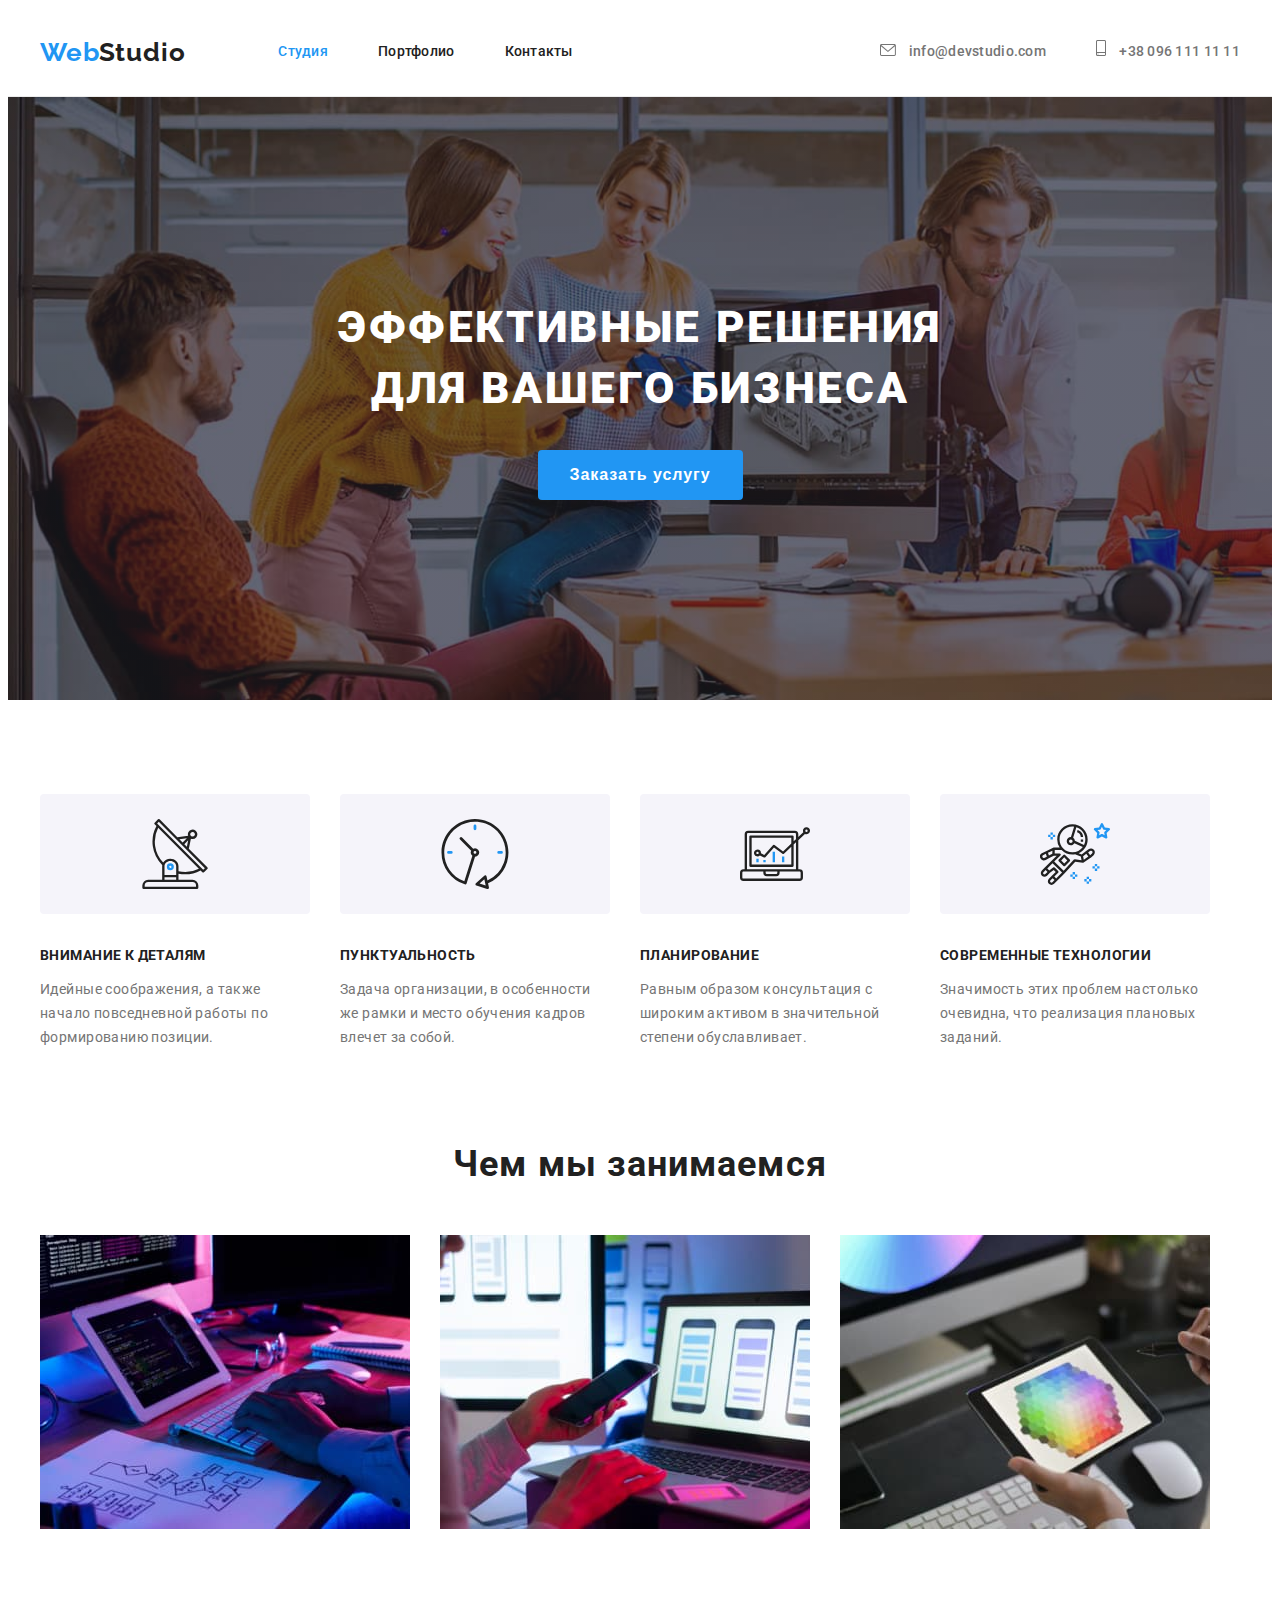
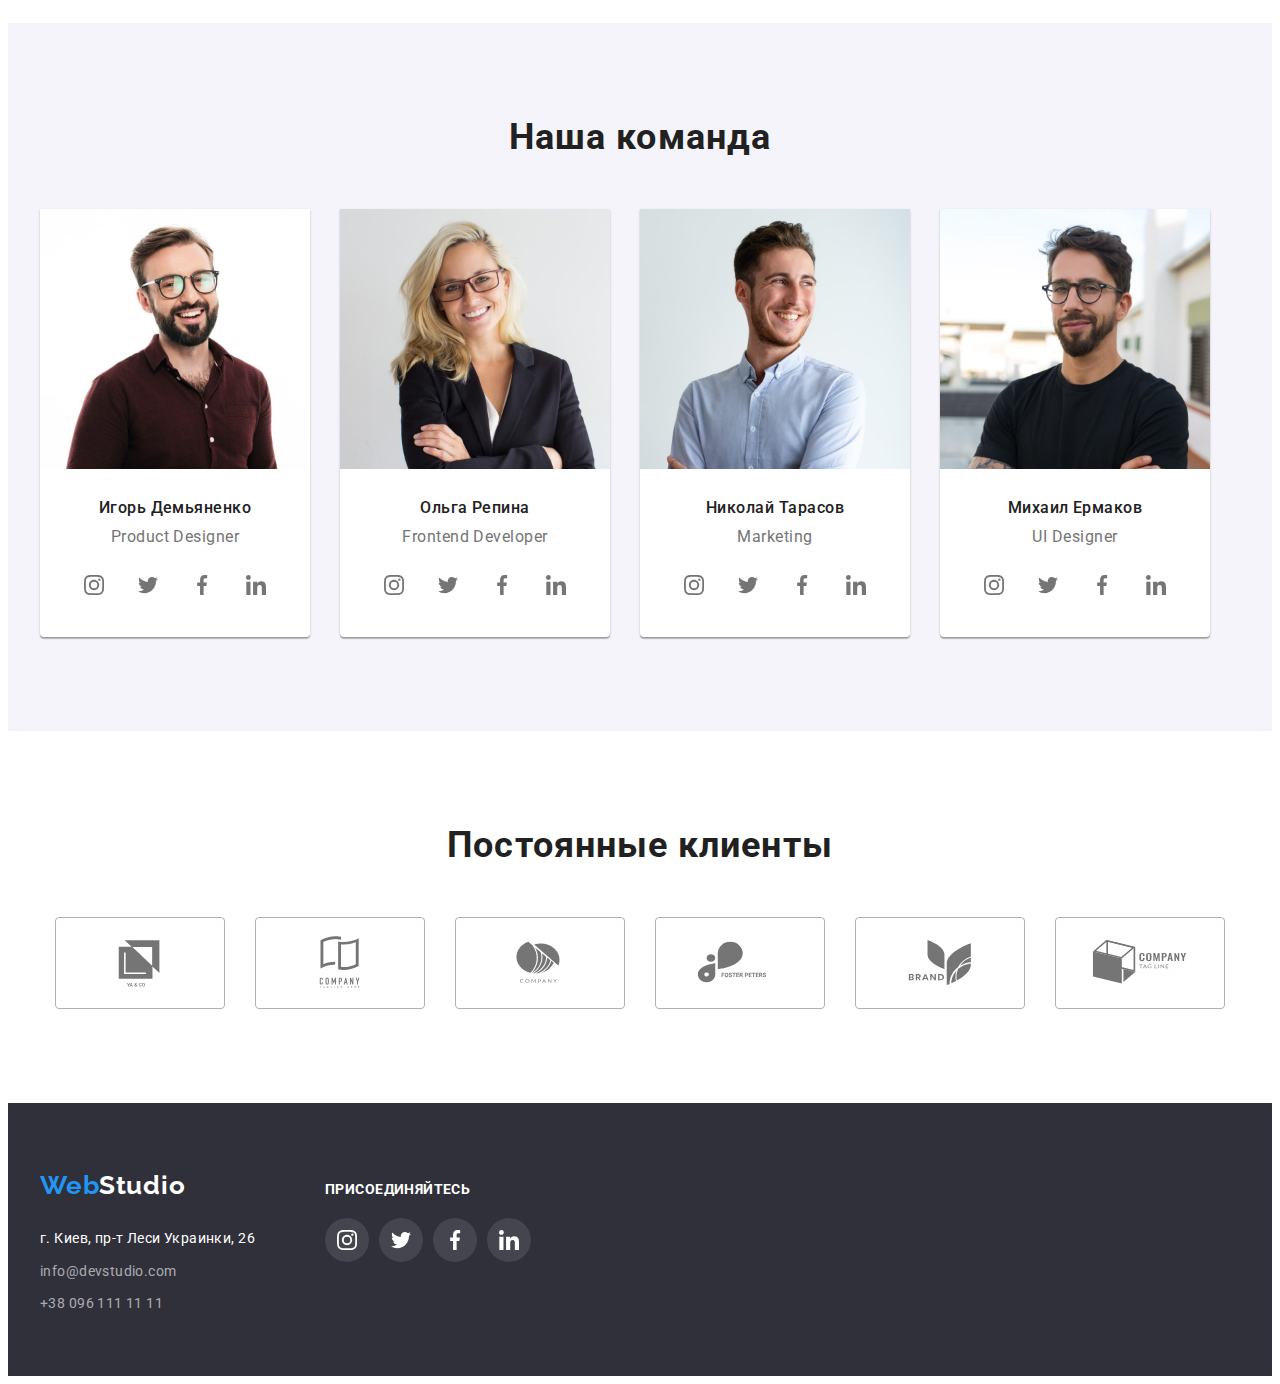
==== index.html @ 568bda75 "Начало работы" ====
<!DOCTYPE html>
<html lang="ru">
  <head>
    <meta charset="UTF-8" />
    <meta http-equiv="X-UA-Compatible" content="IE=edge" />
    <meta name="viewport" content="width=device-width, initial-scale=1.0" />
    <title>WebStudio</title>
    <link
      href="https://fonts.googleapis.com/css2?family=Montserrat:wght@400;700&family=Raleway:wght@700&family=Roboto:wght@400;500;700;900&display=swap"
      rel="stylesheet"
    />
    <link
      rel="stylesheet"
      href="https://cdnjs.cloudflare.com/ajax/libs/modern-normalize/1.1.0/modern-normalize.min.css"
      integrity="sha512-wpPYUAdjBVSE4KJnH1VR1HeZfpl1ub8YT/NKx4PuQ5NmX2tKuGu6U/JRp5y+Y8XG2tV+wKQpNHVUX03MfMFn9Q=="
      crossorigin="anonymous"
      referrerpolicy="no-referrer"
    />
    <link rel="stylesheet" href="./css/styles.css" />
  </head>
  <body>
    <!-- Шапка -->
    <header class="header-page">
      <div class="conteiner main-nav">
        <nav class="site-nav">
          <a href="./index.html" class="logo">
            <span class="first-name">Web</span>
            <span class="second-name">Studio</span>
          </a>
          <ul class="nav-text">
            <li class="item">
              <a href="./index.html" class="link current">Студия</a>
            </li>
            <li class="item">
              <a href="./portfolio.html" class="link">Портфолио</a>
            </li>
            <li class="item"><a href="" class="link">Контакты</a></li>
          </ul>
        </nav>
        <div>
          <ul class="contacts">
            <li class="item">
              <a
                href="mailto:info@devstudio.com"
                class="contacts-link icon-envelope"
              >
                <svg class="envelope">
                  <use href="./images/icons/icons.svg#icon-envelope"></use>
                </svg>
                info@devstudio.com</a
              >
            </li>
            <li class="item">
              <a href="tel:+380961111111" class="contacts-link icon-smartphone">
                <svg class="smartphone">
                  <use href="./images/icons/icons.svg#icon-smartphone"></use>
                </svg>
                +38 096 111 11 11</a
              >
            </li>
          </ul>
        </div>
      </div>
    </header>
    <main>
      <!--Контент-->
      <section class="hero">
        <div class="conteiner hero-page">
          <h1 class="hero-title">
            Эффективные решения <br />
            для вашего бизнеса
          </h1>
          <button type="button" class="hero-button">Заказать услугу</button>
        </div>
      </section>
      <section class="features-page">
        <div class="conteiner features-list">
          <h2 class="features visually-hidden">Преимущества</h2>
          <ul class="features-item">
            <li class="features-text">
              <div class="features-icon">
                <svg width="70px" height="70px">
                  <use href="./images/icons/icons.svg#icon-antenna"></use>
                </svg>
              </div>
              <h3 class="features-title">Внимание к деталям</h3>
              <p>
                Идейные соображения, а также начало повседневной работы по
                формированию позиции.
              </p>
            </li>
            <li class="features-text">
              <div class="features-icon">
                <svg width="70px" height="70px">
                  <use href="./images/icons/icons.svg#icon-clock"></use>
                </svg>
              </div>
              <h3 class="features-title">Пунктуальность</h3>
              <p>
                Задача организации, в особенности же рамки и место обучения
                кадров влечет за собой.
              </p>
            </li>
            <li class="features-text">
              <div class="features-icon">
                <svg width="70px" height="70px">
                  <use href="./images/icons/icons.svg#icon-diagram"></use>
                </svg>
              </div>
              <h3 class="features-title">Планирование</h3>
              <p>
                Равным образом консультация с широким активом в значительной
                степени обуславливает.
              </p>
            </li>
            <li class="features-text">
              <div class="features-icon">
                <svg width="70px" height="70px">
                  <use href="./images/icons/icons.svg#icon-astronaut"></use>
                </svg>
              </div>
              <h3 class="features-title">Современные технологии</h3>
              <p>
                Значимость этих проблем настолько очевидна, что реализация
                плановых заданий.
              </p>
            </li>
          </ul>
        </div>
      </section>
      <!--Чем мы занимаемся-->
      <section class="specialization-page">
        <div class="conteiner specialization-list">
          <h2 class="specialization">Чем мы занимаемся</h2>
          <div>
            <ul class="pictures">
              <li class="pictures-items">
                <img
                  src="images/img1.jpg"
                  alt="Разработка приложений"
                  width="370"
                />
              </li>
              <li class="pictures-items">
                <img
                  src="images/img2.jpg"
                  alt="Разработка приложений"
                  width="370"
                />
              </li>
              <li class="pictures-items">
                <img
                  src="images/img3.jpg"
                  alt="Разработка приложений"
                  width="370"
                />
              </li>
            </ul>
          </div>
        </div>
      </section>
      <!--Наша команда-->
      <section class="staff-list section">
        <div class="conteiner staff-page">
          <h2 class="staff">Наша команда</h2>
          <ul class="staff-items">
            <li class="list-of-staff">
              <img
                src="images/team/member1.jpg"
                alt="участник команды"
                width="270"
              />
              <div class="staff-content">
                <h3 class="staff-name">Игорь Демьяненко</h3>
                <p class="staff-position">Product Designer</p>
              </div>
              <ul class="staff-soc-list">
                <li class="staff-soc-item">
                  <a href="" class="staff-soc-link">
                    <svg class="staff-soc-icon" width="20" height="20">
                      <use href="./images/icons/icons.svg#icon-instagram"></use>
                    </svg>
                  </a>
                </li>
                <li class="staff-soc-item">
                  <a class="staff-soc-link" href="">
                    <svg class="staff-soc-icon" width="20" height="20">
                      <use href="./images/icons/icons.svg#icon-twitter"></use>
                    </svg>
                  </a>
                </li>
                <li class="staff-soc-item">
                  <a class="staff-soc-link" href="">
                    <svg class="staff-soc-icon" width="20" height="20">
                      <use href="./images/icons/icons.svg#icon-facebook"></use>
                    </svg>
                  </a>
                </li>
                <li class="staff-soc-item">
                  <a class="staff-soc-link" href="">
                    <svg class="staff-soc-icon" width="20" height="20">
                      <use href="./images/icons/icons.svg#icon-linkedin"></use>
                    </svg>
                  </a>
                </li>
              </ul>
            </li>

            <li class="list-of-staff">
              <img
                src="images/team/member4.jpg"
                alt="участник команды"
                width="270"
              />
              <div class="staff-content">
                <h3 class="staff-name">Ольга Репина</h3>
                <p class="staff-position">Frontend Developer</p>
              </div>
              <ul class="staff-soc-list">
                <li class="staff-soc-item">
                  <a href="" class="staff-soc-link">
                    <svg class="staff-soc-icon" width="20" height="20">
                      <use href="./images/icons/icons.svg#icon-instagram"></use>
                    </svg>
                  </a>
                </li>
                <li class="staff-soc-item">
                  <a class="staff-soc-link" href="">
                    <svg class="staff-soc-icon" width="20" height="20">
                      <use href="./images/icons/icons.svg#icon-twitter"></use>
                    </svg>
                  </a>
                </li>
                <li class="staff-soc-item">
                  <a class="staff-soc-link" href="">
                    <svg class="staff-soc-icon" width="20" height="20">
                      <use href="./images/icons/icons.svg#icon-facebook"></use>
                    </svg>
                  </a>
                </li>
                <li class="staff-soc-item">
                  <a class="staff-soc-link" href="">
                    <svg class="staff-soc-icon" width="20" height="20">
                      <use href="./images/icons/icons.svg#icon-linkedin"></use>
                    </svg>
                  </a>
                </li>
              </ul>
            </li>
            <li class="list-of-staff">
              <img
                src="images/team/member3.jpg"
                alt="участник команды"
                width="270"
              />
              <div class="staff-content">
                <h3 class="staff-name">Николай Тарасов</h3>
                <p class="staff-position">Marketing</p>
              </div>
              <ul class="staff-soc-list">
                <li class="staff-soc-item">
                  <a href="" class="staff-soc-link">
                    <svg class="staff-soc-icon" width="20" height="20">
                      <use href="./images/icons/icons.svg#icon-instagram"></use>
                    </svg>
                  </a>
                </li>
                <li class="staff-soc-item">
                  <a class="staff-soc-link" href="">
                    <svg class="staff-soc-icon" width="20" height="20">
                      <use href="./images/icons/icons.svg#icon-twitter"></use>
                    </svg>
                  </a>
                </li>
                <li class="staff-soc-item">
                  <a class="staff-soc-link" href="">
                    <svg class="staff-soc-icon" width="20" height="20">
                      <use href="./images/icons/icons.svg#icon-facebook"></use>
                    </svg>
                  </a>
                </li>
                <li class="staff-soc-item">
                  <a class="staff-soc-link" href="">
                    <svg class="staff-soc-icon" width="20" height="20">
                      <use href="./images/icons/icons.svg#icon-linkedin"></use>
                    </svg>
                  </a>
                </li>
              </ul>
            </li>
            <li class="list-of-staff">
              <img
                src="images/team/member2.jpg"
                alt="участник команды"
                width="270"
              />
              <div class="staff-content">
                <h3 class="staff-name">Михаил Ермаков</h3>
                <p class="staff-position">UI Designer</p>
              </div>
              <ul class="staff-soc-list">
                <li class="staff-soc-item">
                  <a href="" class="staff-soc-link">
                    <svg class="staff-soc-icon" width="20" height="20">
                      <use href="./images/icons/icons.svg#icon-instagram"></use>
                    </svg>
                  </a>
                </li>
                <li class="staff-soc-item">
                  <a class="staff-soc-link" href="">
                    <svg class="staff-soc-icon" width="20" height="20">
                      <use href="./images/icons/icons.svg#icon-twitter"></use>
                    </svg>
                  </a>
                </li>
                <li class="staff-soc-item">
                  <a class="staff-soc-link" href="">
                    <svg class="staff-soc-icon" width="20" height="20">
                      <use href="./images/icons/icons.svg#icon-facebook"></use>
                    </svg>
                  </a>
                </li>
                <li class="staff-soc-item">
                  <a class="staff-soc-link" href="">
                    <svg class="staff-soc-icon" width="20" height="20">
                      <use href="./images/icons/icons.svg#icon-linkedin"></use>
                    </svg>
                  </a>
                </li>
              </ul>
            </li>
          </ul>
        </div>
      </section>
      <!-- Постоянные клиенты -->
      <section class="section clients">
        <div class="conteiner">
          <h2 class="clients-title">Постоянные клиенты</h2>
          <ul class="clients-icon">
            <li class="icon-item">
              <a href="" class="client-link" rel="noopener noreferrer">
                <svg class="logo" width="106" height="60">
                  <use href="./images/icons/icons.svg#icon-Logo"></use>
                </svg>
              </a>
            </li>
            <li class="icon-item">
              <a href="" class="client-link" rel="noopener noreferrer">
                <svg class="logo" width="106" height="60">
                  <use href="./images/icons/icons.svg#icon-Logo-1"></use>
                </svg>
              </a>
            </li>
            <li class="icon-item">
              <a href="" class="client-link" rel="noopener noreferrer">
                <svg class="logo" width="106" height="60">
                  <use href="./images/icons/icons.svg#icon-Logo-2"></use>
                </svg>
              </a>
            </li>
            <li class="icon-item">
              <a href="" class="client-link" rel="noopener noreferrer">
                <svg class="logo" width="106" height="60">
                  <use href="./images/icons/icons.svg#icon-Logo-3"></use>
                </svg>
              </a>
            </li>
            <li class="icon-item">
              <a href="" class="client-link" rel="noopener noreferrer">
                <svg class="logo" width="106" height="60">
                  <use href="./images/icons/icons.svg#icon-Logo-4"></use>
                </svg>
              </a>
            </li>
            <li class="icon-item">
              <a href="" class="client-link" rel="noopener noreferrer">
                <svg class="logo" width="106" height="60">
                  <use href="./images/icons/icons.svg#icon-Logo-5"></use>
                </svg>
              </a>
            </li>
          </ul>
        </div>
      </section>
    </main>

    <footer class="bottom-of-page">
      <div class="conteiner footer-page">
        <div class="footer-page-item">
          <a href="./index.html" class="footer-logo">
            <span class="first-name">Web</span>
            <span class="second-white-name">Studio</span>
          </a>
          <address class="footer-address">
            <ul>
              <li class="footer-link">
                <a
                  href="https://goo.gl/maps/RnnbkNrS6wdJZtrh9"
                  class="map-link"
                  target="_blank"
                  rel="noopener nofollow noreferrer"
                  >г. Киев, пр-т Леси Украинки, 26</a
                >
              </li>
              <li class="footer-link">
                <a href="mailto:info@devstudio.com" class="contacts-link-fut"
                  >info@devstudio.com</a
                >
              </li>
              <li class="footer-link">
                <a href="tel:+380961111111" class="contacts-link-fut"
                  >+38 096 111 11 11</a
                >
              </li>
            </ul>
          </address>
        </div>
        <div class="footer-page-item">
          <h3 class="join">присоединяйтесь</h3>
          <ul class="footer-soc-list">
            <li class="footer-soc-item">
              <a href="" class="footer-soc-link">
                <svg class="footer-soc-icon" width="20" height="20">
                  <use href="./images/icons/icons.svg#icon-instagram"></use>
                </svg>
              </a>
            </li>
            <li class="footer-soc-item">
              <a class="footer-soc-link" href="">
                <svg class="footer-soc-icon" width="20" height="20">
                  <use href="./images/icons/icons.svg#icon-twitter"></use>
                </svg>
              </a>
            </li>
            <li class="footer-soc-item">
              <a class="footer-soc-link" href="">
                <svg class="footer-soc-icon" width="20" height="20">
                  <use href="./images/icons/icons.svg#icon-facebook"></use>
                </svg>
              </a>
            </li>
            <li class="footer-soc-item">
              <a class="footer-soc-link" href="">
                <svg class="footer-soc-icon" width="20" height="20">
                  <use href="./images/icons/icons.svg#icon-linkedin"></use>
                </svg>
              </a>
            </li>
          </ul>
        </div>
      </div>
    </footer>
  </body>
</html>
---- css/styles.css ----
/* ---ТИПОГРАФИЯ--- */
/* вторичный цвет текста, заголовки color: #212121;  --secondary-text-color: #212121;*/
/* цвет контактов футере color:  --secondary-contacts-color: rgba(255, 255, 255, 0.6); */
/* основной цвет текста (параграфы) color:#757575  --primary-text-color--*/
/* цвет  текста при ховер color: --accent-color-text: #2196F3; */

/* ---ЦВЕТОГРАФИЯ--- */
/* цет секции герой и футер background:  --background-secondery-color: #2F303A; */
/* основной цвет на странице студии и портфолио background:  --primari-bacground-color: #ffffff; */
/* цвет секции с работниками background: ---bacground-staff-color: #F5F4FA; */
/* цвет кнопки при hover: --bacground-hover-button:#188ce8; */
/* цвет рамки хедера --bordter-color: #ececec; */

/* ---ГЕОМЕТРИЯ--- */
/* отступы между карточками портфолио: --card-gap: 20px; */
/* рамка карточек в портфолио : --border-portfolio: 1px solid rgba(238, 238, 238, 1); */
:root {
  --primary-text-color: #757575;
  --primari-bacground-color: #ffffff;
  --background-secondery-color: #2f303a;
  --bacground-staff-color: #f5f4fa;
  --accent-color-text: #2196f3;
  --secondary-text-color: #212121;
  --secondary-contacts-color: rgba(255, 255, 255, 0.6);
  --bacground-hover-button: #188ce8;
  --border-color: #ececec;
  --card-gap: 30px;
  --border-portfolio: 1px solid rgba(238, 238, 238, 1);
}

body {
  font-family: Roboto, sans-serif;
  font-weight: 400;
  font-size: 14px;
  letter-spacing: 0.03em;

  background-color: var(--primari-bacground-color);
  color: var(--primary-text-color);
}

a {
  font-style: normal;
  text-decoration: none;
}
h1,
h2,
h3,
h4,
h5,
h6 {
  margin-top: 0px;
  margin-bottom: 0px;
}
p {
  margin-top: 0px;
  margin-bottom: 0px;
}
ul {
  list-style: none;
  padding-left: 0px;
  margin-top: 0px;
  margin-bottom: 0px;
}
img {
  display: block;
  max-width: 100%;
  height: auto;
}

.section {
  padding-top: 94px;
  padding-bottom: 94px;
}

/* ----HEADER---- */
/* логотип */

.first-name,
.second-name,
.second-white-name {
  font-family: "Raleway";
  font-weight: 700;
  font-size: 26px;
  line-height: 1.7;
  letter-spacing: 0.03em;

  width: 145px;
}

.first-name {
  color: #2196f3;
  margin-right: -4px;
}
.second-name {
  color: var(--secondary-text-color);
}
.second-white-name {
  color: var(--primari-bacground-color);
}

/* ссылки на страницы */
.link {
  color: var(--secondary-text-color);
}
.site-nav,
.link:hover,
.site-nav,
.link:focus {
  color: var(--accent-color-text);
}

.site-nav .link.current {
  color: var(--accent-color-text);
}
.site-nav,
.contacts {
  font-weight: 500;
  font-size: 14px;
  line-height: 1.7;
  letter-spacing: 0.02em;
}

/* ссылки на контакты */
.contacts-link,
.contacts-link-fut,
.map-link {
  line-height: 1.7;
  list-style: none;
}
.contacts-link {
  color: var(--primary-text-color);
}

.contacts-link-fut {
  color: var(--secondary-contacts-color);
}

.contacts-link:hover {
  color: var(--accent-color-text);
}
.contacts-link:focus {
  color: var(--accent-color-text);
}
.contacts-link-fut:hover,
.contacts-link-fut:focus {
  color: var(--accent-color-text);
}

.map-link {
  color: var(--primari-bacground-color);
}
.map-link:hover,
.map-link:focus {
  color: var(--accent-color-text);
}

.conteiner {
  width: 1200px;
  padding-right: 15px;
  padding-left: 15px;
  margin-right: auto;
  margin-left: auto;
}
.main-nav {
  display: flex;
  align-items: center;
}
.header-page {
  border-bottom: 1px solid var(--border-color);
  /* фиксация хедера при прокрутке */
  /* position: fixed;
  top: 0;
  z-index: 100;
  width: 100%;
  background-color: white; */
}
.site-nav {
  display: flex;
  align-items: center;
  margin-right: auto;
}
.nav-text {
  display: flex;
  padding-left: 0;
  margin-left: 93px;
}

.nav-text .item + .item {
  margin-left: 50px;
}
/* .nav-text .item:not(:last-child) {
    margin-right : 50px;
} */

.item .link {
  display: block;
  padding-top: 32px;
  padding-bottom: 32px;
}
/* .contacts-link {
  display: block;
  padding-top: 32px;
    padding-bottom: 32px;
} */
.contacts {
  display: flex;
  padding-left: 0px;
}
.contacts .item + .item {
  margin-left: 50px;
}
/* --ICON-HEADER-- */
.envelope {
  width: 16px;
  height: 12px;
  margin-right: 10px;
  fill: var(--primary-text-color);
}

.smartphone {
  width: 10px;
  height: 16px;
  margin-right: 10px;
  fill: var(--primary-text-color);
}

.icon-envelope:hover .envelope,
.icon-envelope:focus .envelope {
  fill: var(--accent-color-text);
}

.icon-smartphone:hover .smartphone,
.icon-smartphone:focus .smartphone {
  fill: var(--accent-color-text);
}

/* ----HERO---- */
.hero {
  text-align: center;
  background-color: var(--background-secondery-color);
  padding-top: 200px;
  padding-bottom: 200px;
}

.hero-title {
  margin-bottom: 30px;

  font-weight: 900;
  font-size: 44px;
  line-height: 1.4;
  text-align: center;
  letter-spacing: 0.06em;
  text-transform: uppercase;

  color: var(--primari-bacground-color);
}
.hero-button {
  padding-top: 10px;
  padding-right: 32px;
  padding-bottom: 10px;
  padding-left: 32px;
  border-radius: 4px;
  border: none;
  font-weight: 700;
  font-size: 16px;
  line-height: 1.9;
  letter-spacing: 0.06em;
  background-color: var(--accent-color-text);
  color: var(--primari-bacground-color);
  cursor: pointer;
}
.hero-button:hover,
.hero-button:focus {
  background-color: var(--bacground-hover-button);
}
.hero {
  max-width: 1600px;
  margin-right: auto;
  margin-left: auto;
  background-repeat: no-repeat;
  background-image: linear-gradient(
      to right,
      rgba(47, 48, 58, 0.4),
      rgba(47, 48, 58, 0.4)
    ),
    url(../images/background-image/hero-bg.jpg);
  background-size: cover;
}

/*  CONTEINER-FEATURES */
.features-page {
  padding-top: 94px;
  padding-bottom: 94px;
}
.visually-hidden {
  position: absolute;
  width: 1px;
  height: 1px;
  margin: -1px;
  border: 0;
  padding: 0;
  white-space: nowrap;
  clip-path: inset(100%);
  clip: rect(0 0 0 0);
  overflow: hidden;
}
.features-item {
  display: flex;
  line-height: 1.7;
}

.features-text {
  width: 270px;
}
.features-text:not(:last-child) {
  margin-right: 30px;
}

.features-title {
  margin-bottom: 10px;

  font-weight: 700;
  font-size: 14px;
  line-height: 1.7;
  letter-spacing: 0.03em;
  text-transform: uppercase;

  color: var(--secondary-text-color);
}

/* --FEATURES-ICON */

.features-icon {
  width: 270px;
  height: 120px;
  margin-bottom: 30px;
  display: inline-flex;
  justify-content: center;
  align-items: center;
  background: #f5f4fa;
  border-radius: 4px;
}

/*  ---MAIN--- */
.specialization {
  margin-bottom: 50px;
}

.specialization-page {
  padding-bottom: 94px;
}

.pictures {
  display: flex;
}
.pictures-items:not(:last-child) {
  margin-right: 30px;
}

.features,
.specialization,
.staff,
.clients-title {
  font-weight: 700;
  font-size: 36px;
  line-height: 1.16;
  text-align: center;
  letter-spacing: 0.03em;

  color: #212121;
}
/* ---STAFF--- */

.staff-items {
  display: flex;
}
/* .staff-items > .list-of-staff {
 
} */
.list-of-staff:not(:last-child) {
  margin-right: 30px;
}
.list-of-staff {
  /* border-right: 1px solid var(--borter-color);
  border-bottom: 1px solid var(--borter-color);
  border-left: 1px solid var(--borter-color);
  border-bottom-right-radius: 4px;
  border-bottom-left-radius: 4px; */
  box-shadow: 0px 1px 3px rgba(0, 0, 0, 0.12), 0px 1px 1px rgba(0, 0, 0, 0.14),
    0px 2px 1px rgba(0, 0, 0, 0.2);
  border-radius: 0px 0px 4px 4px;
  background: var(--primari-bacground-color);
}
.staff {
  margin-bottom: 50px;
}
.staff-name {
  margin-bottom: 10px;

  font-weight: 500;
  font-size: 16px;
  line-height: 1.18;
  text-align: center;
  letter-spacing: 0.03em;

  color: #212121;
}
.staff-position {
  font-size: 16px;
  line-height: 1.18;
  text-align: center;
  letter-spacing: 0.03em;
}

.staff-content {
  padding-top: 30px;
  margin-bottom: 16px;
}

.staff-list {
  background: var(--bacground-staff-color);
}

.staff-soc-list {
  display: flex;
  justify-content: center;
  padding-bottom: 30px;
}

.staff-soc-item + .staff-soc-item {
  margin-left: 10px;
}

.staff-soc-link {
  width: 44px;
  height: 44px;
  background-color: #ffffff;
  border-radius: 50%;
  display: flex;
  justify-content: center;
  align-items: center;
  color: var(--primary-text-color);
}

.staff-soc-icon {
  fill: currentColor;
}

.staff-soc-link:hover,
.staff-soc-link:focus {
  background-color: var(--accent-color-text);
  color: var(--primari-bacground-color);
}

/* --CLIENTS-- */

.clients-icon {
  display: flex;
  justify-content: center;
}

.clients-title {
  margin-bottom: 50px;
}

.icon-item + .icon-item {
  margin-left: 30px;
}
.client-link {
  width: 170px;
  height: 92px;
  background-color: #ffffff;
  border-radius: 4px;
  box-sizing: border-box;
  border: 1px solid #afb1b8;
  display: flex;
  justify-content: center;
  align-items: center;
  color: var(--primary-text-color);
}
.logo {
  fill: currentColor;
}
.client-link:hover,
.client-link:focus {
  color: var(--accent-color-text);
  border-radius: 4px;
  box-sizing: border-box;
  border: 1px solid var(--accent-color-text);
}

/* ---FOOTER--- */

.footer-logo {
  display: block;
  margin-bottom: 20px;
}

.footer-link:not(:last-child) {
  margin-bottom: 9px;
}

.bottom-of-page {
  padding-top: 60px;
  padding-bottom: 60px;
  background-color: var(--background-secondery-color);
}


/* --FOOTER-ICON-- */
.footer-page {
  display: flex;
  align-items: baseline;
}

.footer-page-item + .footer-page-item {
  margin-left: 70px;
}
.join {
  margin-bottom: 20px;

  font-size: 14px;
  line-height: 1.14;
  letter-spacing: 0.03em;
  text-transform: uppercase;

  color: var(--primari-bacground-color);
}

.footer-soc-list {
  display: flex;
  justify-content: center;
  padding-bottom: 30px;
}

.footer-soc-item + .footer-soc-item {
  margin-left: 10px;
}

.footer-soc-link {
  width: 44px;
  height: 44px;
  background-color: rgba(255, 255, 255, 0.1);
  border-radius: 50%;
  display: flex;
  justify-content: center;
  align-items: center;
  color: var(--primari-bacground-color);
}

.footer-soc-icon {
  fill: currentColor;
}

.footer-soc-link:hover,
.footer-soc-link:focus {
  background-color: var(--accent-color-text);
  color: var(--primari-bacground-color);
}
/* ---PORTFOLIO--- */
.filter-page {
  padding-top: 94px;
  padding-bottom: 94px;
}
.filter-list {
  display: flex;
  justify-content: center;
}
.version + .version {
  margin-left: 8px;
}

.filter-items {
  padding: 6px 22px;
  border-radius: 4px;
  border: none;
  font-family: "Roboto";
  font-style: normal;
  font-weight: 500;
  font-size: 16px;
  line-height: 1.6;
  cursor: pointer;
  letter-spacing: 00.03em;
  text-align: center;
  color: var(--secondary-text-color);
  background-color: var(--bacground-staff-color);
}

.filter-items:hover,
.filter-items:focus {
  color: var(--primari-bacground-color);
  background-color: var(--accent-color-text);
  box-shadow: 0px 3px 1px rgba(0, 0, 0, 0.1), 0px 1px 2px rgba(0, 0, 0, 0.08), 0px 2px 2px rgba(0, 0, 0, 0.12);
}
.filter-name {
  margin-bottom: 4px;

  font-weight: 700;
  font-size: 18px;
  line-height: 2;
  letter-spacing: 0.06em;

  color: var(--secondary-text-color);
}
.filter-text {
  font-size: 16px;
  line-height: 1.8;
  letter-spacing: 0.03em;

  color: var(--primary-text-color);
}
.filter-list {
  margin-bottom: 50px;
}
.filter-card {
  display: flex;
  flex-wrap: wrap;
  margin-top: calc(-1 * var(--card-gap));
  margin-left: calc(-1 * var(--card-gap));
}
.filter-card > .card-item {
  flex-basis: calc(100% / 3 - var(--card-gap));
  margin-top: var(--card-gap);
  margin-left: var(--card-gap);
}

.card-descripcion {
  padding: 20px 24px;
  border-right: var(--border-portfolio);
  border-bottom: var(--border-portfolio);
  border-left: var(--border-portfolio);
}
.card-item:hover,
.card-item:focus {
  box-shadow: 0px 1px 1px rgba(0, 0, 0, 0.12), 0px 4px 4px rgba(0, 0, 0, 0.06),
    1px 4px 6px rgba(0, 0, 0, 0.16);
}
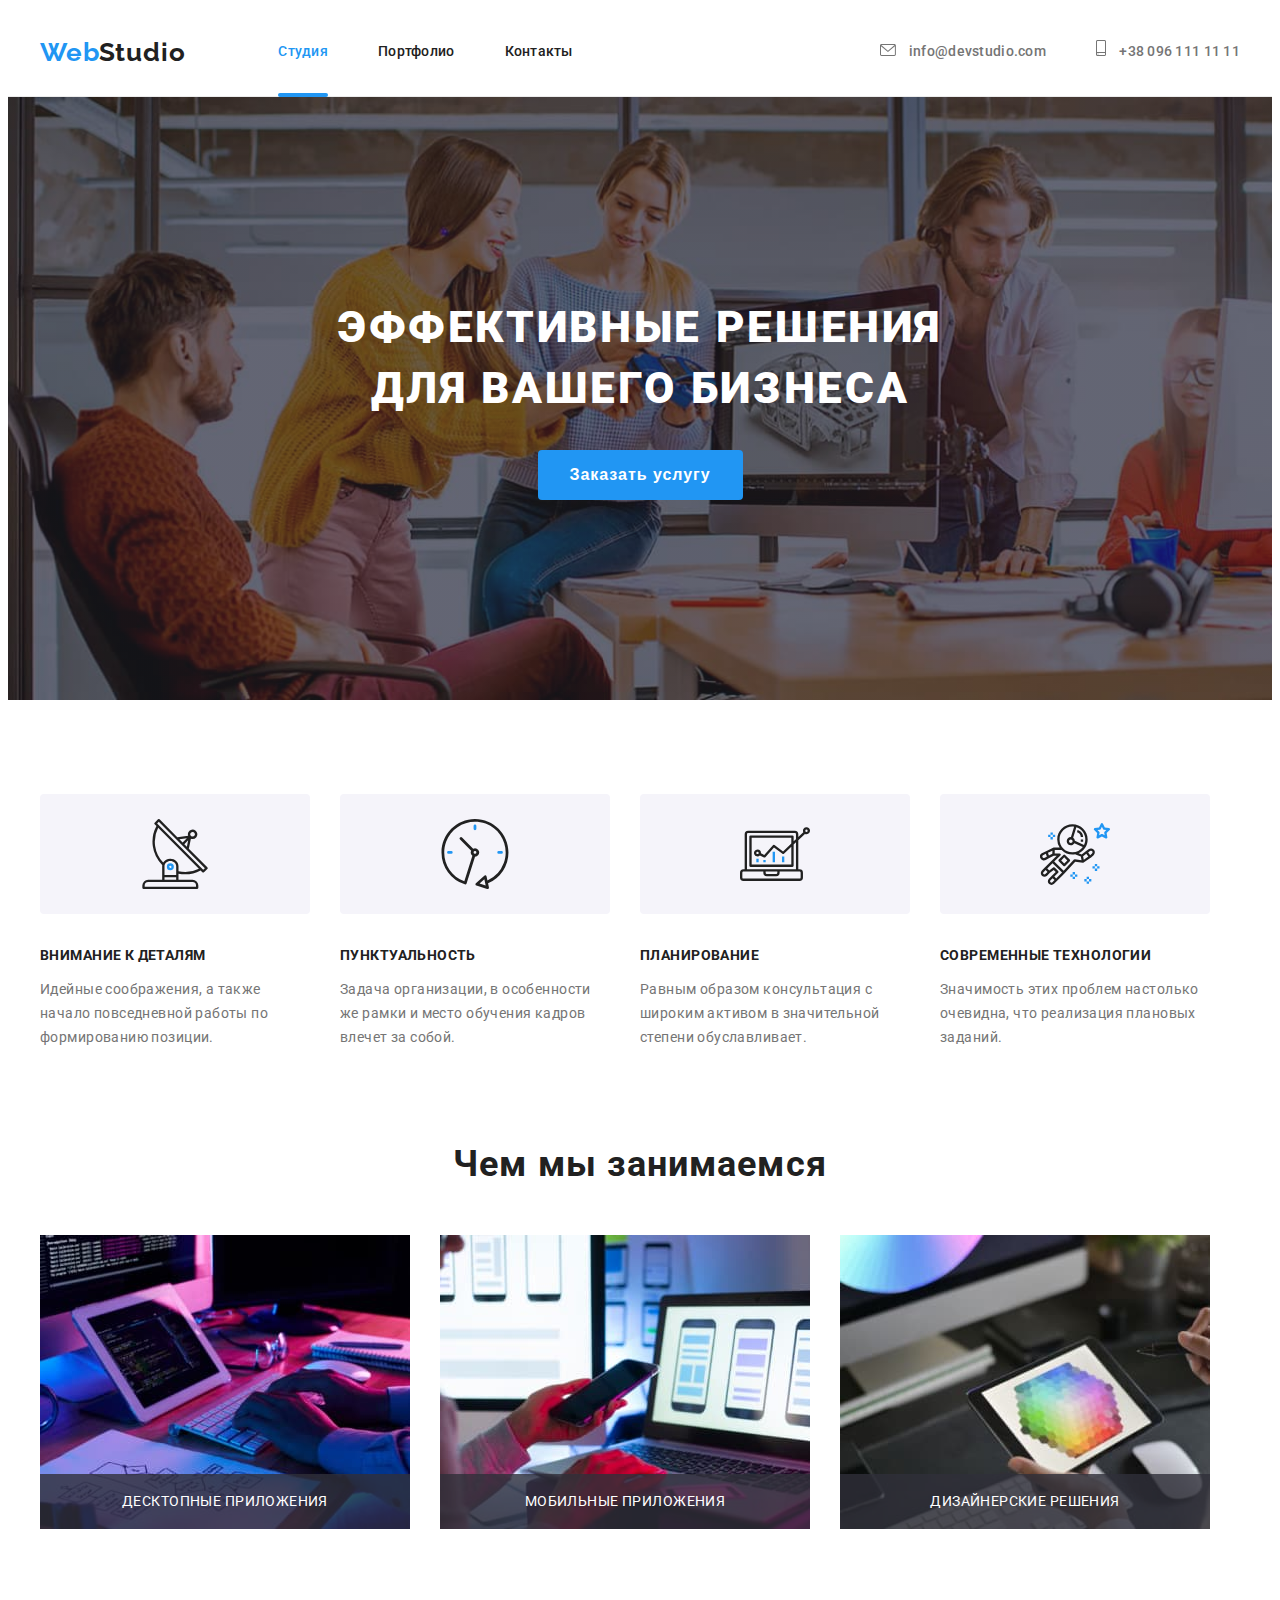
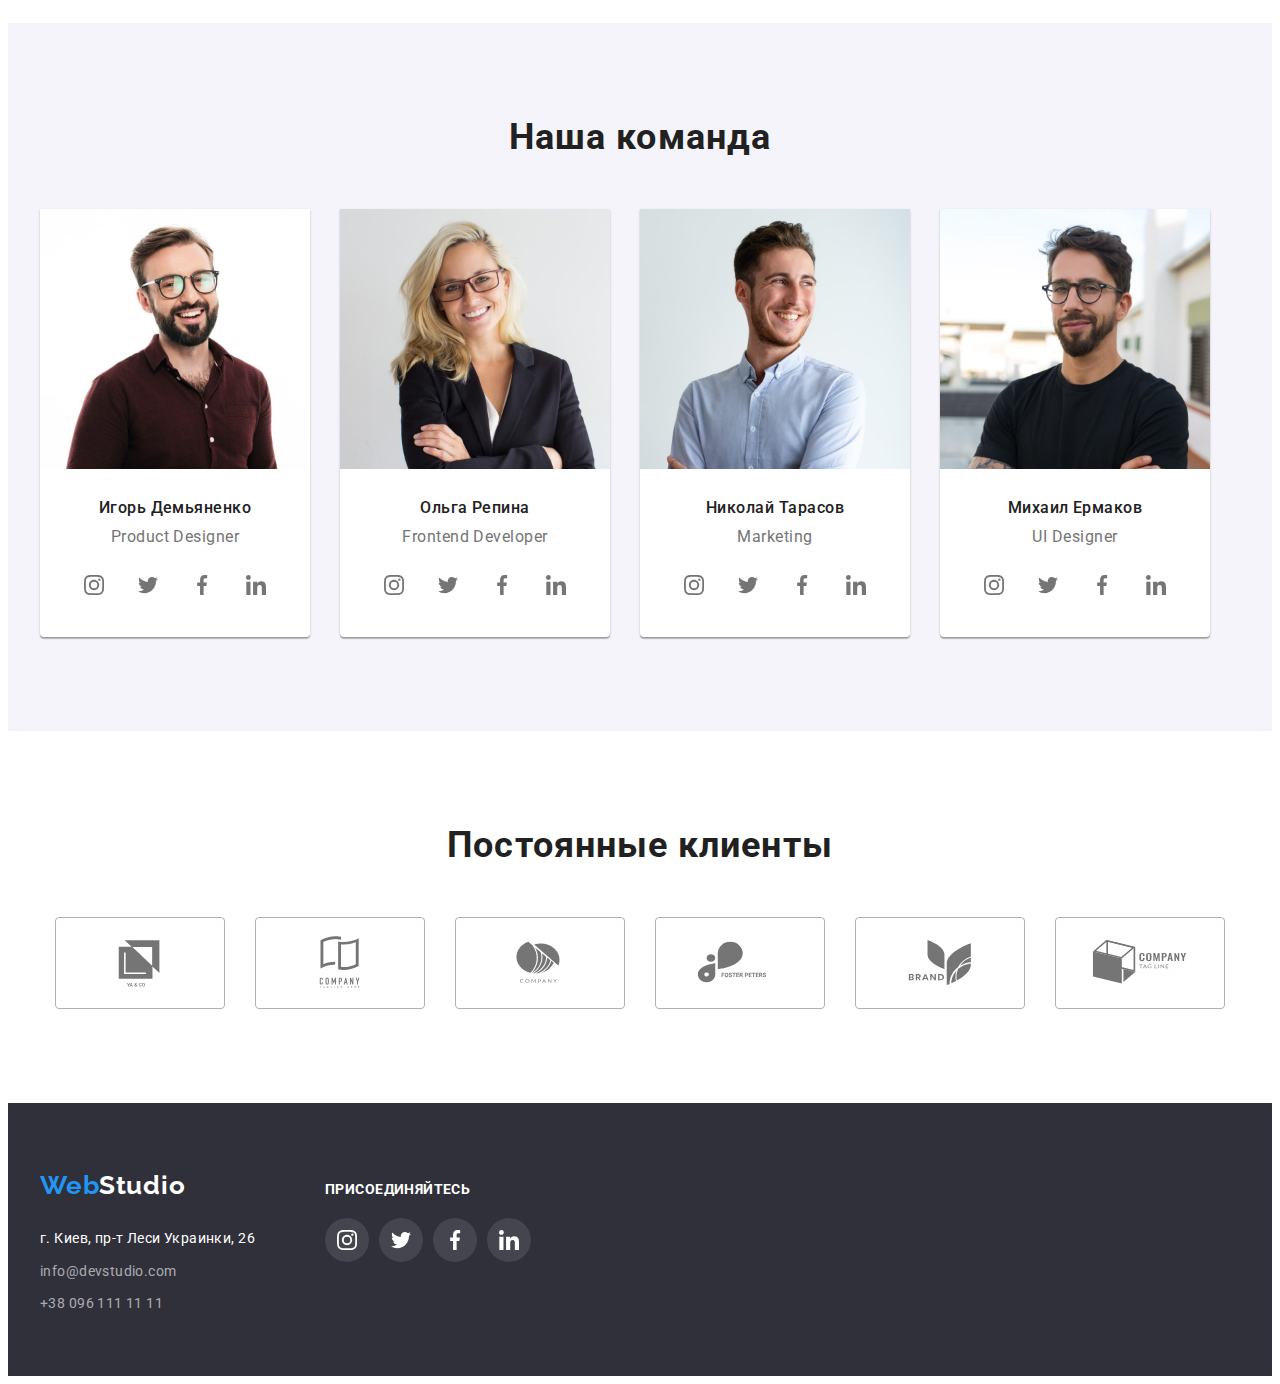
==== commit 800bde18: "почти готово. без модалки" ====
--- a/index.html
+++ b/index.html
@@ -135,25 +135,34 @@
           <div>
             <ul class="pictures">
               <li class="pictures-items">
-                <img
-                  src="images/img1.jpg"
-                  alt="Разработка приложений"
-                  width="370"
-                />
+                <div class="thumb">
+                  <p class="pictures-label">Десктопные приложения</p>
+                  <img
+                    src="images/img1.jpg"
+                    alt="Разработка приложений"
+                    width="370"
+                  />
+                </div>
               </li>
               <li class="pictures-items">
-                <img
-                  src="images/img2.jpg"
-                  alt="Разработка приложений"
-                  width="370"
-                />
+                <div class="thumb">
+                  <p class="pictures-label">Мобильные приложения</p>
+                  <img
+                    src="images/img2.jpg"
+                    alt="Разработка приложений"
+                    width="370"
+                  />
+                </div>
               </li>
               <li class="pictures-items">
-                <img
-                  src="images/img3.jpg"
-                  alt="Разработка приложений"
-                  width="370"
-                />
+                <div class="thumb">
+                  <p class="pictures-label">Дизайнерские решения</p>
+                  <img
+                    src="images/img3.jpg"
+                    alt="Разработка приложений"
+                    width="370"
+                  />
+                </div>
               </li>
             </ul>
           </div>
--- a/css/styles.css
+++ b/css/styles.css
@@ -14,6 +14,9 @@
 /* ---ГЕОМЕТРИЯ--- */
 /* отступы между карточками портфолио: --card-gap: 20px; */
 /* рамка карточек в портфолио : --border-portfolio: 1px solid rgba(238, 238, 238, 1); */
+/* --transition-duration: 250ms; */
+/* --transition-timing-function: cubic-bezier(0.4, 0, 0.2, 1); */
+
 :root {
   --primary-text-color: #757575;
   --primari-bacground-color: #ffffff;
@@ -26,6 +29,8 @@
   --border-color: #ececec;
   --card-gap: 30px;
   --border-portfolio: 1px solid rgba(238, 238, 238, 1);
+  --transition-duration: 250ms;
+  --transition-timing-function: cubic-bezier(0.4, 0, 0.2, 1);
 }
 
 body {
@@ -101,7 +106,9 @@
 /* ссылки на страницы */
 .link {
   color: var(--secondary-text-color);
-}
+  transition: color var(--transition-duration) var(--transition-timing-function);
+}
+
 .site-nav,
 .link:hover,
 .site-nav,
@@ -112,6 +119,24 @@
 .site-nav .link.current {
   color: var(--accent-color-text);
 }
+
+.current {
+  position: relative;
+}
+
+.current::after {
+  content: "";
+  display: block;
+  position: absolute;
+  left: 0;
+  bottom: -1px;
+  width: 100%;
+  height: 4px;
+  margin-top: 28px;
+  border-radius: 2px;
+  background: var(--accent-color-text);
+}
+
 .site-nav,
 .contacts {
   font-weight: 500;
@@ -129,10 +154,12 @@
 }
 .contacts-link {
   color: var(--primary-text-color);
+  transition: color var(--transition-duration) var(--transition-timing-function);
 }
 
 .contacts-link-fut {
   color: var(--secondary-contacts-color);
+  transition: color var(--transition-duration) var(--transition-timing-function);
 }
 
 .contacts-link:hover {
@@ -148,6 +175,7 @@
 
 .map-link {
   color: var(--primari-bacground-color);
+  transition: color 250ms cubic-bezier(0.4, 0, 0.2, 1);
 }
 .map-link:hover,
 .map-link:focus {
@@ -215,6 +243,7 @@
   height: 12px;
   margin-right: 10px;
   fill: var(--primary-text-color);
+  transition: fill var(--transition-duration) var(--transition-timing-function);
 }
 
 .smartphone {
@@ -222,6 +251,7 @@
   height: 16px;
   margin-right: 10px;
   fill: var(--primary-text-color);
+  transition: fill var(--transition-duration) var(--transition-timing-function);
 }
 
 .icon-envelope:hover .envelope,
@@ -268,6 +298,8 @@
   background-color: var(--accent-color-text);
   color: var(--primari-bacground-color);
   cursor: pointer;
+  transition: background-color var(--transition-duration)
+    var(--transition-timing-function);
 }
 .hero-button:hover,
 .hero-button:focus {
@@ -357,6 +389,25 @@
   margin-right: 30px;
 }
 
+.thumb {
+  position: relative;
+}
+
+.pictures-label {
+  position: absolute;
+  width: 100%;
+  left: 0;
+  bottom: 0;
+  padding: 27px 0 27px 0;
+  font-size: 14px;
+  line-height: 1.14px;
+  text-align: center;
+  letter-spacing: 0.03em;
+  text-transform: uppercase;
+  color: var(--primari-bacground-color);
+  background: rgba(47, 48, 58, 0.8);
+}
+
 .features,
 .specialization,
 .staff,
@@ -440,6 +491,9 @@
   justify-content: center;
   align-items: center;
   color: var(--primary-text-color);
+  transition: color var(--transition-duration) var(--transition-timing-function),
+    background-color var(--transition-duration)
+      var(--transition-timing-function);
 }
 
 .staff-soc-icon {
@@ -477,6 +531,8 @@
   justify-content: center;
   align-items: center;
   color: var(--primary-text-color);
+  transition: color var(--transition-duration) var(--transition-timing-function),
+    border var(--transition-duration) var(--transition-timing-function);
 }
 .logo {
   fill: currentColor;
@@ -484,8 +540,6 @@
 .client-link:hover,
 .client-link:focus {
   color: var(--accent-color-text);
-  border-radius: 4px;
-  box-sizing: border-box;
   border: 1px solid var(--accent-color-text);
 }
 
@@ -505,7 +559,6 @@
   padding-bottom: 60px;
   background-color: var(--background-secondery-color);
 }
-
 
 /* --FOOTER-ICON-- */
 .footer-page {
@@ -546,6 +599,9 @@
   justify-content: center;
   align-items: center;
   color: var(--primari-bacground-color);
+  transition: color var(--transition-duration) var(--transition-timing-function),
+    background-color var(--transition-duration)
+      var(--transition-timing-function);
 }
 
 .footer-soc-icon {
@@ -584,13 +640,18 @@
   text-align: center;
   color: var(--secondary-text-color);
   background-color: var(--bacground-staff-color);
+  transition: color var(--transition-duration) var(--transition-timing-function),
+    background-color var(--transition-duration)
+      var(--transition-timing-function),
+    box-shadow var(--transition-duration) var(--transition-timing-function);
 }
 
 .filter-items:hover,
 .filter-items:focus {
   color: var(--primari-bacground-color);
   background-color: var(--accent-color-text);
-  box-shadow: 0px 3px 1px rgba(0, 0, 0, 0.1), 0px 1px 2px rgba(0, 0, 0, 0.08), 0px 2px 2px rgba(0, 0, 0, 0.12);
+  box-shadow: 0px 3px 1px rgba(0, 0, 0, 0.1), 0px 1px 2px rgba(0, 0, 0, 0.08),
+    0px 2px 2px rgba(0, 0, 0, 0.12);
 }
 .filter-name {
   margin-bottom: 4px;
@@ -630,8 +691,38 @@
   border-bottom: var(--border-portfolio);
   border-left: var(--border-portfolio);
 }
+.card-item {
+  transition: box-shadow var(--transition-duration)
+    var(--transition-timing-function);
+}
 .card-item:hover,
 .card-item:focus {
   box-shadow: 0px 1px 1px rgba(0, 0, 0, 0.12), 0px 4px 4px rgba(0, 0, 0, 0.06),
     1px 4px 6px rgba(0, 0, 0, 0.16);
 }
+
+.filter-thumb {
+  position: relative;
+  overflow: hidden;
+}
+
+.filter-label {
+  position: absolute;
+  width: 100%;
+  min-height: 100%;
+  left: 0;
+  padding: 63px 24px;
+  font-size: 18px;
+  line-height: 1.5;
+  letter-spacing: 0.03em;
+  color: var(--primari-bacground-color);
+  background: rgba(33, 150, 243, 0.9);
+  transition: transform var(--transition-duration)
+    var(--transition-timing-function);
+  transform: translateY(100%);
+  
+}
+
+.card-item:hover .filter-label {
+  transform: translateY(0%);
+}
